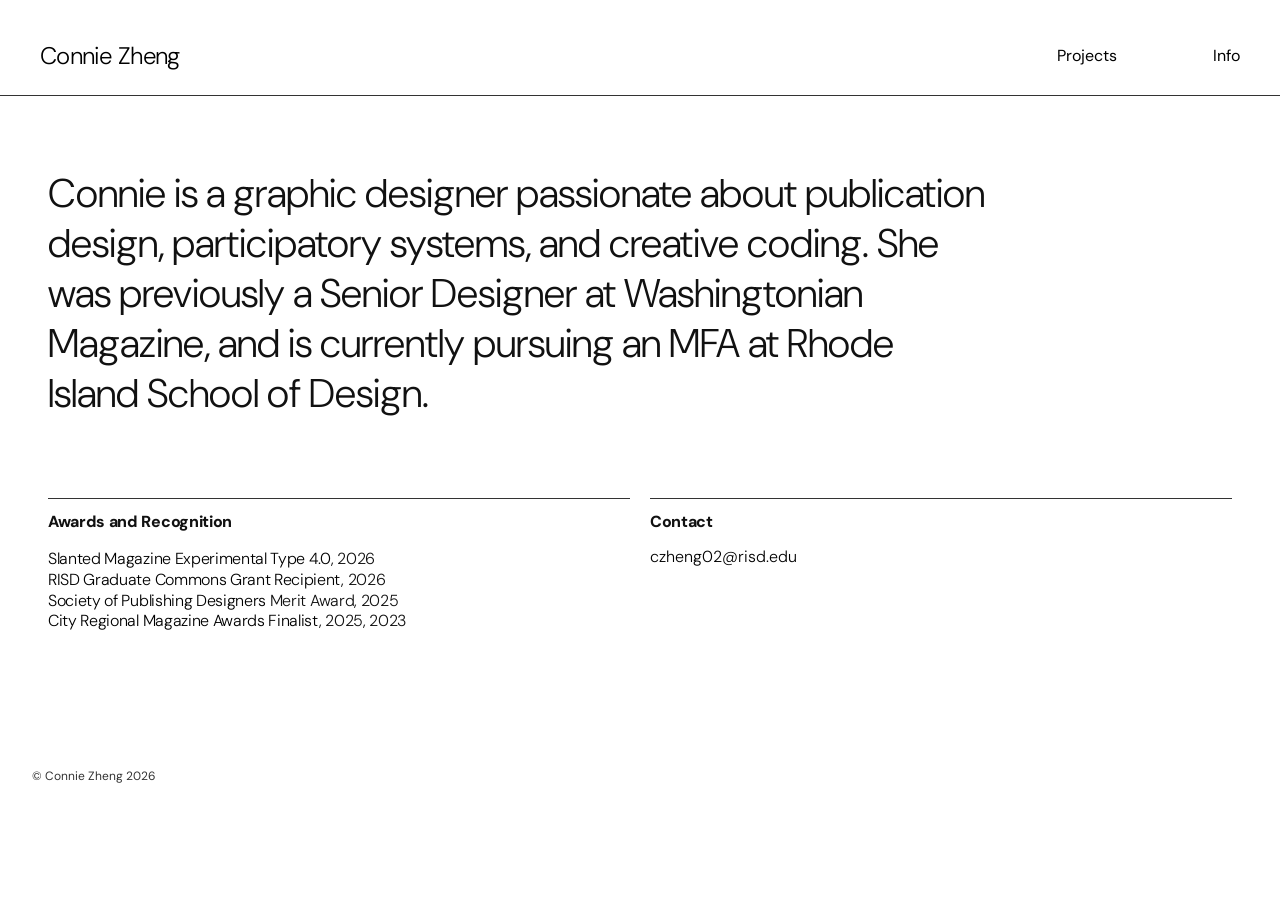
==== about.html @ ba28f523 "july21" ====
<!DOCTYPE html>
<html lang="en">
<head>
  <meta charset="UTF-8" />
  <meta name="viewport" content="width=device-width, initial-scale=1.0" />
  <title>Info</title>
  <link rel="stylesheet" href="style.css" />
  <link rel="preconnect" href="https://fonts.googleapis.com" />
  <link rel="preconnect" href="https://fonts.gstatic.com" crossorigin />
  <link href="https://fonts.googleapis.com/css2?family=DM+Sans:ital,opsz,wght@0,9..40,100..1000;1,9..40,100..1000&display=swap" rel="stylesheet" />
   <link rel="icon" type="image/png" href="/images/favicon.png">
</head>
<body>
    <div id="top"></div>
  <nav class="navbar">
    <a href="index.html" id="name">Connie Zheng</a>
    <!-- <a href="index.html">Index View</a> -->
     <a href="index.html">Projects</a>
    <a href="about.html">Info</a>
  </nav>
<main class="grid-page">
  <section class="project-grid">
    <p class="aboutbio"> Connie is a graphic designer passionate about publication design, participatory systems, and creative coding. She was previously a Senior Designer at Washingtonian Magazine, and is currently pursuing an MFA at Rhode Island School of Design.</p>
  </section>
  <section class="cv">
    <div class ="cv-container">
    <h2 class= "aboutheading">Awards and Recognition</h2>
    <p class= "aboutbody">
      <a href="https://www.slanted.de/product/slanted-experimental-type-4-0/" class="aboutbodyhover">Slanted Magazine Experimental Type 4.0</a>, 2026<br>
      <a href="https://students.risd.edu/academic-support/graduate-studies/research-and-practice?_ga=2.93266974.2082649076.1784037648-869305729.1759423985&_gl=1*h1j0gp*_ga*ODY5MzA1NzI5LjE3NTk0MjM5ODU.*_ga_RX80Y9H9J2*czE3ODQwMzc2NTEkbzExOCRnMSR0MTc4NDAzNzY5NSRqMTYkbDAkaDA." class="aboutbodyhover">RISD Graduate Commons Grant Recipient</a>, 2026 <br>
      <a href="https://www.spd.org/" class="aboutbodyhover">Society of Publishing Designers</a> Merit Award, 2025 <br>
      <a href="https://citymag.org/awards/" class="aboutbodyhover">City Regional Magazine Awards Finalist</a>, 2025, 2023 <br>
    </div>
    <div class ="cv-container">
    <h2 class="aboutheading">Contact</h2>
    <a class="aboutbodyhover" href="mailto:czheng02@risd.edu">czheng02@risd.edu</a>
    </div>
  </section>
</main>

  <div id="image-modal" class="image-modal" aria-hidden="true">
    <button class="image-modal__close" aria-label="Close image preview">×</button>
    <button class="image-modal__nav image-modal__nav--prev" type="button" aria-label="View previous image">‹</button>
    <img id="image-modal__img" src="" alt="Expanded view of the selected project image" />
    <button class="image-modal__nav image-modal__nav--next" type="button" aria-label="View next image">›</button>
  </div>

  <script src="script.js"></script>
  <footer class="footnote">
    © Connie Zheng 2026
  </footer>
</body>
</html>
---- style.css ----
@import url("https://fonts.googleapis.com/css2?family=DM+Sans:ital,opsz,wght@0,9..40,100..1000;1,9..40,100..1000&display=swap");


body {
    background-color: rgb(255, 255, 255);
    margin: 0;
    font-family: "DM Sans", sans-serif;
}

.caption{
   font-family: "DM Sans", sans-serif;
   font-size: 0.75em;
   margin-bottom: 3rem;
   margin-top: -1rem;

}

.navbar{
    color: black;
    position:fixed;
    background-color: rgb(255, 255, 255);
    border-bottom: 1px solid #333333;
    text-decoration: none;
    overflow: hidden;
    padding: 0.5em 0.5em 0.5em;
    display: flex;
    align-items: center;
    font-family: "DM Sans", sans-serif;
    font-weight: 600;
    list-style: none; /* Removes bullet points */
    width: 100%;
    box-sizing: border-box;
    z-index: 1000;
    
}

.navbar a{
    padding: 2rem 2rem 1rem;
    font-family: inherit;
    font-weight:600;
}

.navbar #name {
    margin-right: auto;
}

.navbar a:not(#name) {
    margin-left: 2rem;
     font-size:1rem;
     font-weight:400;
}

#name{
  font-size:1.5rem;
  font-weight:300;
  letter-spacing:-0.03em;
}

a{
    color: black;
    text-decoration: none;
    font-family: "DM Sans", sans-serif;
    font-size: 0.75em;
}

a:hover{
        color: rgb(6, 200, 41);
}

#here_link{
  font-weight:600;
  font-size:1em;

}

.index-view{
position: relative;
    display: flex;
    flex-direction: column;
     font-family: "DM Sans", sans-serif;
    font-size:1.5em;
    padding-top:2em;
    padding-left:2em;
    padding-right:2em;
    padding-bottom: 2rem;
    font-weight: 300;
    line-height: 2;
    letter-spacing: -0.02em;
    min-height: 70vh;
    overflow: visible;
    padding-top:5em;
}

.background-preview{
    position: absolute;
    top: 50%;
    left: 50%;
    width: min(50rem, 90vw);
    max-width: 100%;
    max-height: min(80vh, 60rem);
    display: flex;
    align-items: center;
    justify-content: center;
    transform: translate(-50%, -50%);
    z-index: 1;
    opacity: 0;
    transition: opacity 0.5s ease, transform 0.5s ease;
    pointer-events: none;
}

.background-preview.visible{
    opacity: 1;
}

.background-preview img{
    display: block;
    width: 85%;
    height: auto;
    max-height: 100%;
    object-fit: contain;
}

.project{
    position: relative;
    z-index: 1;
    color: black;
    text-decoration: none;
    border-bottom: 1px solid #333333;
}

.project:hover{
    color: rgb(6, 200, 41);
}

.footnote{
    padding: 1.5rem 2rem 2rem;
    text-align: left;
    font-family: "DM Sans", sans-serif;
    font-size: 0.75em;
    color: #333333;
    margin-top: 3rem;
}


.grid-page {
  padding: 4rem 3rem 3rem 3rem;
  max-width: 1600px;
   padding-top:8em;
  margin: 0 auto;
  color: #111111;
}

.project-grid {
  display: flex;
  gap: 2rem;
  align-items: flex-start;
}

.project-column {
  display: flex;
  flex-direction: column;
  gap: 2rem;
  flex: 1 1 0;
  min-width: 0;
}

.project-card {
  background: rgb(255, 255, 255);
  overflow: hidden;
  transition: opacity 0.75s ease, transform 0.35s ease;
}

.project-card.fade-card {
  opacity: 0;
  transform: translateY(1rem);
}

.project-card.fade-card.is-visible {
  opacity: 1;
  transform: translateY(0);
}

.project-card:hover{
   transform: scale(1.02);
}



.project-card img {
  width: 100%;
  height: auto;
  display: block;
}

.project-copy {
  margin-top: 0.35rem;
}

.project-copy h2 {
  margin: 0;
  font-size: 1rem;
  font-family: "DM Sans", sans-serif;
  font-weight: 300;
  line-height: 1.3;
  letter-spacing: -0.02em;
}

.project-copy h2:hover {
color: rgb(6, 200, 41);
 cursor: pointer;
}

.project-link {
  display: block;
  color: inherit;
  text-decoration: none;
}

.project-link:hover ~ .project-copy h2 {
  color: rgb(6, 200, 41);
}

.project-layout {
  display: grid;
  grid-template-columns: minmax(260px, 320px) 1fr;
  gap: 2rem;
  padding: 2rem 2rem 2rem;
  min-height: calc(100vh - 4rem);
  box-sizing: border-box;
  padding-top:6em;
  position: relative;
}

.project-layout::after {
  content: "";
  position: fixed;
  top: 8rem;
  bottom: 3rem;
  left: calc(min(320px, calc(100vw - 4rem)) + 6rem);
  width: 1px;
  background-color: #000000;
  pointer-events: none;
  z-index: 3;
}

.project-info {
  position: fixed;
  top: 8rem;
  left: 2rem;
  width: min(320px, calc(100vw - 4rem));
  max-height: calc(100dvh - 10rem);
  align-self: start;
  padding-top: 0rem;
  padding-right: 0rem;
  overflow: auto;
  box-sizing: border-box;
  z-index: 2;
  grid-column: 1;
}

.project-gallery {
  grid-column: 2;
}


.project-meta {
  margin: 0 0 0.5rem;
  font-size: 0.75rem;
  letter-spacing: 0.12em;
  text-transform: uppercase;
}

.project-info h1 {
  font-size: 1.25rem;
  font-family: "DM Sans", sans-serif;
  font-weight: 400;
  line-height: 1.3;
  letter-spacing: -0.02em;
}

.projectyear{
  font-size: 30rem;
  font-family: "DM Sans", sans-serif;
  font-weight: 800;
  line-height: 1.3;
  letter-spacing: -0.02em;
}

.project-info p {
  margin: 0 0 1rem;
  font-size: 0.85rem;
  line-height: 1.4;
  color: #222;
}

.fade-image,
.fade-card {
  opacity: 0;
  transform: translateY(1rem);
  transition: opacity 0.75s ease var(--fade-delay, 0s), transform 0.75s ease var(--fade-delay, 0s);
  will-change: opacity, transform;
}

.fade-image.is-visible,
.fade-card.is-visible {
  opacity: 1;
  transform: translateY(0);
}

.directory{
  margin-bottom:2rem;
}

.directory-mobile {
  display: none;
}

.back-link {
display: block; /* Keeps it on its own line */
  width: fit-content;
  font-size: 0.8rem;
  border-bottom: 1px solid #111;
  padding-bottom: 0.15rem;
  font-weight:800;
}

.back-link:hover {
  color: rgb(6, 200, 41);
  border-color: rgb(6, 200, 41);
}

.project-gallery {
  display: flex;
   padding-top:2em;
   padding-left:4em;
  flex-direction: column;
  gap: 2rem;
  cursor: pointer;
  padding-right: 0.25rem;
}

.project-gallery img {
  display: block;
  width: 100%;
  height: auto;
  object-fit: cover;
  cursor: pointer;
}

.project-gallery .gallery-image {
  cursor: pointer;
}

.project-slideshow {
  display: flex;
  align-items: center;
  justify-content: space-between;
  width: 100%;
  margin: 0 auto;
  gap:10rem;
}

.project-slideshow__frame {
  position: relative;
  flex: 1 1 auto;
  width: auto;
  max-width: 100%;
  padding: 1 rem;
  box-sizing: border-box;
}

.project-slideshow .project-slideshow__image {
  display: none;
  width: 100%;
  height: auto;
  object-fit: contain;
  border: 1px solid #ececec;
    background: #f9f9f9;
}

.project-slideshow .project-slideshow__image.is-active {
  display: block;
}

.project-slideshow__controls {
  display: flex;
  flex-direction: column;
  gap: 0.5rem;
}

.project-slideshow__button {
  background: transparent;
  border: none;
  color: #111;
  font-size: 1.5rem;
  cursor: pointer;
  padding: 0;
}

.image-modal {
  position: fixed;
  inset: 0;
  background: rgba(0, 0, 0, 0.9);
  display: none;
  align-items: center;
  justify-content: center;
  padding: 3rem;
  z-index: 1000;
}

.image-modal.is-open {
  display: flex;
}

.image-modal__close {
  position: absolute;
  top: 1rem;
  right: 1rem;
  background: transparent;
  border: none;
  color: white;
  font-size: 2rem;
  cursor: pointer;
}

.image-modal__nav {
  position: absolute;
  top: 50%;
  width: 3rem;
  height: 3rem;
  font-size: 1.5rem;
  cursor: pointer;
  display: flex;
  align-items: center;
  justify-content: center;
  background: transparent;
  border: none;
  color: white;
}

.image-modal__nav--prev {
  left: 1rem;
}

.image-modal__nav--next {
  right: 1rem;
}

.image-modal img {
  max-width: 100%;
  max-height: 100%;
  object-fit: contain;
  border: none;
}

.aboutbio{
  font-family: "DM Sans", sans-serif;
  font-size: 2.5rem;
  padding-right:15rem;
  margin-bottom:5rem;
  font-weight: 300;
  line-height: 1.25;
  letter-spacing: 0em;
}

.cv{
display: flex;
  flex-direction: row;
  flex-wrap: wrap; /* Allows columns to wrap on smaller viewports */
  gap: 20px;       /* Adds uniform space between columns */
  width: 100%;
}

.cv-container{
  border-top: 1px solid #333333;
flex: 1;         /* Ensures all columns distribute width equally */
  min-width: 250px;/* Triggers the wrap when space falls below this value */
  box-sizing: border-box;
}

.aboutheading{
  font-family: "DM Sans", sans-serif;
  font-size: 1rem;
  font-weight: 800;
  line-height: 1.3;
  letter-spacing: -0.02em;
  padding-bottom: -0.5rem;
}

.aboutbody{
  font-family: "DM Sans", sans-serif;
  font-size: 1rem;
  font-weight: 300;
  line-height: 1.3;
  letter-spacing: -0.02em;
}

.aboutbodyhover {
  color: black;
  text-decoration: none;
  font-family: "DM Sans", sans-serif;
  font-size: 1rem;
  font-weight: 300;
}
@media (max-width: 820px) {

  #name{
    font-size:1rem;
  }

  .navbar{
    color: black;
    position:fixed;
    background-color: rgb(255, 255, 255);
    border-bottom: 1px solid #333333;
    text-decoration: none;
    overflow: hidden;
    padding: 0.5em 0.5em 0.2em;
    margin-top:0rem;
    display: flex;
    justify-content: space-between;
    font-weight: 600;
    list-style: none; /* Removes bullet points */
    width: 100%;
    box-sizing: border-box;
    z-index: 1000;   
}

.navbar a:not(#name) {
    margin-left: 2rem;
     font-size:1rem;
     font-weight:400;
}
  .project-grid {
    flex-direction: column;
    gap: 0.25rem;
  }

  .opensources-card {
    margin-top: 1rem;
  }

  .grid-page {
    padding-top: 10rem;
    margin-left:1rem;
    margin-right:1rem;
  }

  .project-layout {
    grid-template-columns: 1fr;
    min-height: auto;
    gap: 0.25rem;
    padding: 3rem 3rem 2rem;
    padding-top: 8rem;
  }

  .project-info {
    position: relative;
    top: auto;
    left: auto;
    width: auto;
    max-height: none;
    min-height: auto;
    height: auto;
    border-right: none;
    padding-right: 0;
    padding-top: 0;
    grid-column: auto;
  }

  .index-view {
    font-size:2rem;
  }

  .project-info::after {
    display: none;
  }

  .project-layout::after {
    display: none;
  }

  .directory {
    display: none;
  }

  .directory-mobile {
    display: block;
    margin-top: 0.5rem;
  }

  .project-gallery {
    overflow: visible;
    padding-left: 0;
    grid-column: auto;
    padding-top:4rem;
  }

  .project-slideshow {
    display: flex;
    align-items: center;
    justify-content: space-between;
    width: 100%;
    margin: 0 auto;
    gap: 2rem;
  }

  .aboutbio{
  font-family: "DM Sans", sans-serif;
  font-size: 1.75rem;
  padding-right:0rem;
  font-weight: 300;
  line-height: 1.25;
  letter-spacing: 0em;
}

}
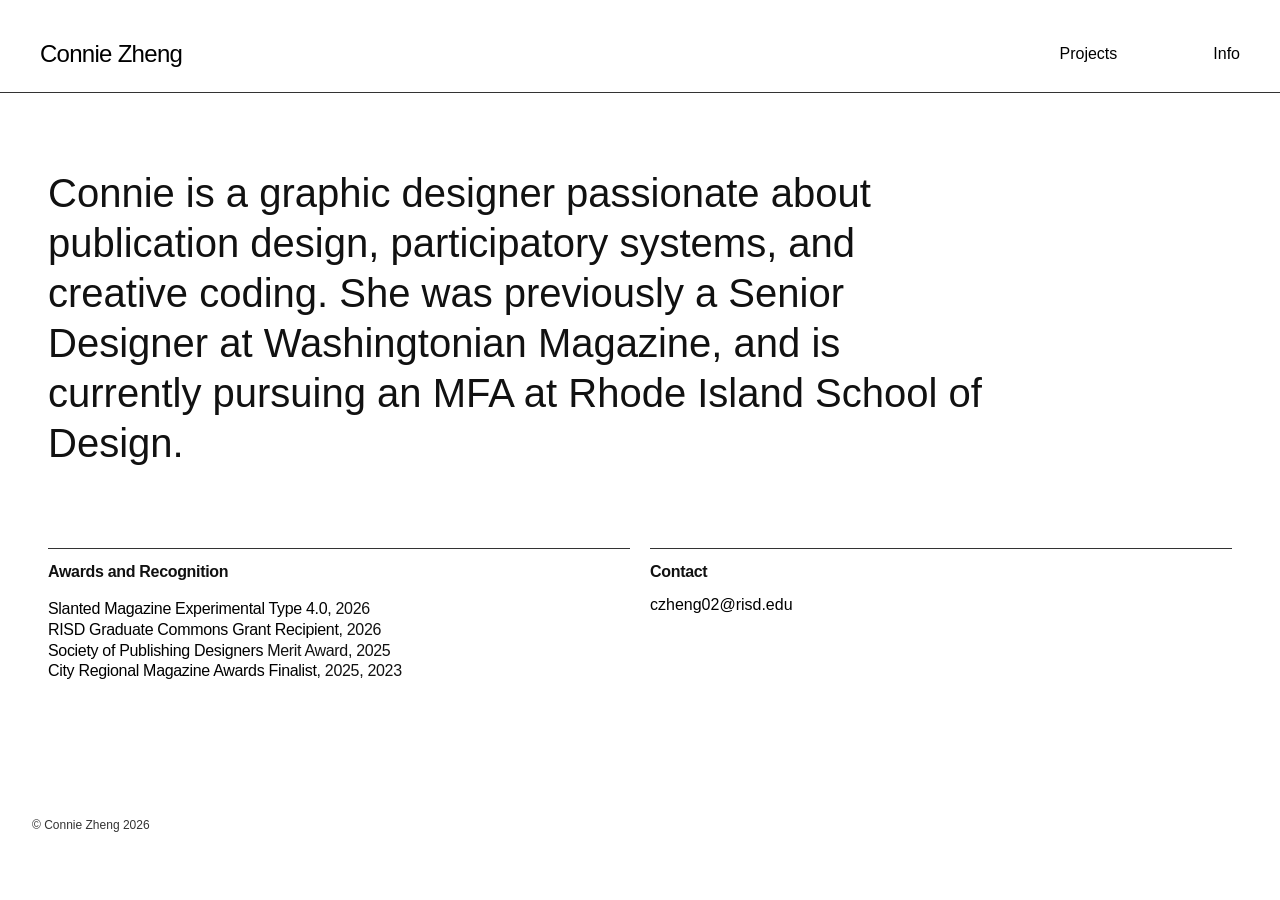
==== commit 899e2f94: "mobile" ====
--- a/about.html
+++ b/about.html
@@ -5,9 +5,6 @@
   <meta name="viewport" content="width=device-width, initial-scale=1.0" />
   <title>Info</title>
   <link rel="stylesheet" href="style.css" />
-  <link rel="preconnect" href="https://fonts.googleapis.com" />
-  <link rel="preconnect" href="https://fonts.gstatic.com" crossorigin />
-  <link href="https://fonts.googleapis.com/css2?family=DM+Sans:ital,opsz,wght@0,9..40,100..1000;1,9..40,100..1000&display=swap" rel="stylesheet" />
    <link rel="icon" type="image/png" href="/images/favicon.png">
 </head>
 <body>
--- a/style.css
+++ b/style.css
@@ -1,10 +1,11 @@
-@import url("https://fonts.googleapis.com/css2?family=DM+Sans:ital,opsz,wght@0,9..40,100..1000;1,9..40,100..1000&display=swap");
-
+:root {
+  color-scheme: light;
+}
 
 body {
     background-color: rgb(255, 255, 255);
     margin: 0;
-    font-family: "DM Sans", sans-serif;
+    font-family: "DM Sans", -apple-system, BlinkMacSystemFont, "Segoe UI", sans-serif;
 }
 
 .caption{
@@ -504,6 +505,23 @@
 }
 @media (max-width: 820px) {
 
+  /* Keep mobile navigation and content changes immediate. */
+  ::view-transition-old(root),
+  ::view-transition-new(root) {
+    animation: none;
+  }
+
+  .page-transition-overlay,
+  .fade-image,
+  .fade-card,
+  .background-preview {
+    transition: none;
+  }
+
+  .page-transition-overlay {
+    display: none;
+  }
+
   #name{
     font-size:1rem;
   }
@@ -516,9 +534,10 @@
     text-decoration: none;
     overflow: hidden;
     padding: 0.5em 0.5em 0.2em;
-    margin-top:0rem;
-    display: flex;
-    justify-content: space-between;
+    margin-top: 0rem;
+    display: grid;
+    grid-template-columns: 1fr auto;
+    align-items: left;
     font-weight: 600;
     list-style: none; /* Removes bullet points */
     width: 100%;
@@ -526,31 +545,47 @@
     z-index: 1000;   
 }
 
+  .navbar #name {
+    grid-row: span 2;
+    font-size: 1.75rem;
+    font-weight:400;
+  }
+
 .navbar a:not(#name) {
-    margin-left: 2rem;
-     font-size:1rem;
-     font-weight:400;
+    margin-left: 0.5rem;
+  padding: 0.15rem 0.5rem;
+    font-size: 1rem;
+    font-weight:400;
+    line-height: 0.1;
+  transform: translateX(-1rem);
+}
+
+.navbar a:not(#name):last-child {
+  position: relative;
+  top: -0.5rem;
 }
   .project-grid {
     flex-direction: column;
     gap: 0.25rem;
   }
 
+  .project-card{
+    padding-top:2rem;
+  }
+
   .opensources-card {
     margin-top: 1rem;
   }
 
   .grid-page {
-    padding-top: 10rem;
-    margin-left:1rem;
-    margin-right:1rem;
+    padding: 10rem 1rem 1rem 1rem;
   }
 
   .project-layout {
     grid-template-columns: 1fr;
     min-height: auto;
     gap: 0.25rem;
-    padding: 3rem 3rem 2rem;
+    padding: 1rem 1rem 1rem;
     padding-top: 8rem;
   }
 
@@ -564,9 +599,19 @@
     height: auto;
     border-right: none;
     padding-right: 0;
-    padding-top: 0;
     grid-column: auto;
   }
+
+  .project-copy h2 {
+  margin: 0;
+  font-size: 1.5rem;
+  font-family: "DM Sans", sans-serif;
+  font-weight: 300;
+  line-height: 1.3;
+  letter-spacing: -0.02em;
+}
+
+  
 
   .index-view {
     font-size:2rem;
@@ -587,6 +632,7 @@
   .directory-mobile {
     display: block;
     margin-top: 0.5rem;
+    font-size: 1.25rem;
   }
 
   .project-gallery {
